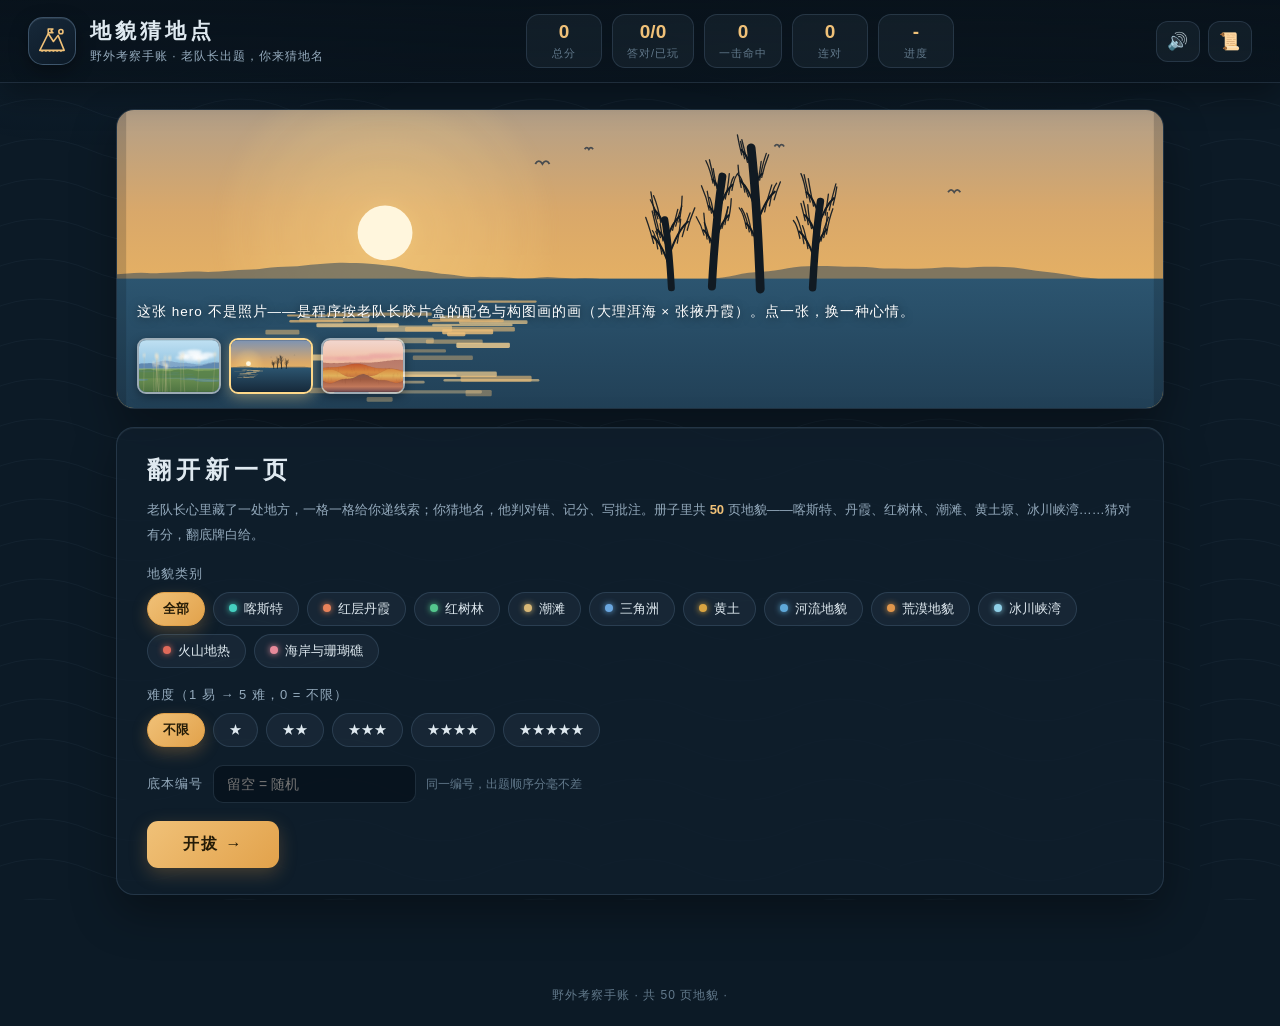
==== index.html @ f2d835a0 "《地貌猜地点》野外考察手账：AI 出题+裁判的地貌推理游戏" ====
<!DOCTYPE html>
<html lang="zh-CN">
<head>
<meta charset="UTF-8">
<meta name="viewport" content="width=device-width, initial-scale=1.0">
<title>地貌猜地点 · 野外考察手账</title>
<link rel="stylesheet" href="style.css">
</head>
<body>
<!-- 手绘素材：feTurbulence+feDisplacementMap 让线条"手抖"，symbol 供 <use> 引用 -->
<svg width="0" height="0" style="position:absolute" aria-hidden="true">
  <defs>
    <filter id="wobble" x="-20%" y="-20%" width="140%" height="140%">
      <feTurbulence type="fractalNoise" baseFrequency="0.06" numOctaves="2" result="n" seed="7"/>
      <feDisplacementMap in="SourceGraphic" in2="n" scale="1.8"/>
    </filter>
    <symbol id="logo-mtn" viewBox="0 0 32 32">
      <g fill="none" stroke="currentColor" stroke-width="1.7" stroke-linecap="round" stroke-linejoin="round" filter="url(#wobble)">
        <path d="M3 26 L12 8 L17.5 16.5 L22.5 10 L29 26 Z"/>
        <path d="M12 8 V3.2 H17 L15 5.2 L17 7.2 H12"/>
        <circle cx="25.5" cy="6" r="2.2"/>
        <path d="M5 26.5 H27" stroke-dasharray="1 3"/>
      </g>
    </symbol>
    <symbol id="face-host" viewBox="0 0 24 24">
      <g fill="none" stroke="currentColor" stroke-width="1.5" stroke-linecap="round" filter="url(#wobble)">
        <circle cx="12" cy="13.5" r="6"/>
        <path d="M4.5 9 H19.5 M7.5 9 C7.5 4.8 16.5 4.8 16.5 9"/>
        <path d="M9 16.5 Q12 18.6 15 16.5"/>
        <path d="M9.6 12.4 H10.6 M13.4 12.4 H14.4"/>
      </g>
    </symbol>
    <symbol id="face-judge" viewBox="0 0 24 24">
      <g fill="none" stroke="currentColor" stroke-width="1.5" stroke-linecap="round" filter="url(#wobble)">
        <circle cx="12" cy="13" r="6.2"/>
        <circle cx="9.4" cy="12" r="1.7"/><circle cx="14.6" cy="12" r="1.7"/>
        <path d="M11.1 12 H12.9 M7.7 11.4 L6.5 10.4 M16.3 11.4 L17.5 10.4"/>
        <path d="M10 16.8 H14"/>
      </g>
    </symbol>
    <symbol id="face-note" viewBox="0 0 24 24">
      <g fill="none" stroke="currentColor" stroke-width="1.5" stroke-linecap="round" filter="url(#wobble)">
        <rect x="6.5" y="4.5" width="11" height="15" rx="1.6"/>
        <path d="M9 9 H15 M9 12 H15 M9 15 H12.5"/>
        <path d="M14.5 4.5 L15.8 2.8 17.2 4.5"/>
      </g>
    </symbol>
  </defs>
</svg>
<header>
  <div class="brand">
    <span class="logo"><svg class="logo-svg"><use href="#logo-mtn"/></svg></span>
    <div>
      <h1>地貌猜地点</h1>
      <p class="sub">野外考察手账 · 老队长出题，你来猜地名</p>
    </div>
  </div>
  <div class="hud">
    <div class="hud-item"><span class="hud-num" id="hudScore">0</span><span class="hud-label">总分</span></div>
    <div class="hud-item"><span class="hud-num" id="hudCorrect">0/0</span><span class="hud-label">答对/已玩</span></div>
    <div class="hud-item"><span class="hud-num" id="hudPerfect">0</span><span class="hud-label">一击命中</span></div>
    <div class="hud-item"><span class="hud-num" id="hudStreak">0</span><span class="hud-label">连对</span></div>
    <div class="hud-item"><span class="hud-num" id="hudProgress">-</span><span class="hud-label">进度</span></div>
  </div>
  <div class="hdr-btns">
    <button id="btnSfx" class="icon-btn" title="音效开关">🔊</button>
    <button id="btnTheme" class="icon-btn" title="切换亮色手账主题">📜</button>
  </div>
</header>

<main>
  <!-- 胶片盒：界面配色的出处，可点选换背景 -->
  <div id="hero" class="hero hidden">
    <div class="hero-caption">这张 hero 不是照片——是程序按老队长胶片盒的<b>配色与构图</b>画的画（大理洱海 × 张掖丹霞）。点一张，换一种心情。</div>
    <div class="film-thumbs" id="filmThumbs"></div>
  </div>

  <!-- 开局设置 -->
  <section id="setup" class="panel">
    <h2>翻开新一页</h2>
    <p class="tip">老队长心里藏了一处地方，一格一格给你递线索；你猜地名，他判对错、记分、写批注。册子里共 <b id="setupCount">?</b> 页地貌——喀斯特、丹霞、红树林、潮滩、黄土塬、冰川峡湾……猜对有分，翻底牌白给。</p>
    <div class="field">
      <label>地貌类别</label>
      <div id="catChips" class="chips"></div>
    </div>
    <div class="field">
      <label>难度（1 易 → 5 难，0 = 不限）</label>
      <div id="diffChips" class="chips"></div>
    </div>
    <div class="field row">
      <label for="seedInput">底本编号</label>
      <input id="seedInput" type="number" min="0" placeholder="留空 = 随机">
      <span class="tip-inline">同一编号，出题顺序分毫不差</span>
    </div>
    <button id="btnStart" class="primary big">开拔 →</button>
  </section>

  <!-- 对局 -->
  <section id="game" class="hidden">
    <div class="game-grid">
      <div class="left-col">
        <div class="q-meta">
          <span class="badge cat" id="qCat"></span>
          <span class="badge diff" id="qDiff"></span>
          <span class="badge score" id="qPotential"></span>
          <span class="clue-count" id="qClueCount"></span>
        </div>
        <h2 class="q-title">这一处，在哪儿？</h2>
        <div id="clueList"></div>
        <div id="hintList"></div>
        <div class="actions">
          <button id="btnClue" class="ghost">再讨一条线索 ·-15</button>
          <button id="btnHint" class="ghost">求个提点 ·-12</button>
          <button id="btnGiveUp" class="danger">翻底牌 · 0分</button>
        </div>
        <div class="guess-bar">
          <input id="guessInput" type="text" placeholder="报个地名试试……（类型、大区也认）" autocomplete="off">
          <button id="btnGuess" class="primary">就它了</button>
        </div>
      </div>
      <div class="right-col">
        <div class="log-title">队内批注</div>
        <div id="logBox"></div>
      </div>
    </div>

    <!-- 揭晓面板 -->
    <div id="reveal" class="panel reveal hidden">
      <div class="reveal-head">
        <div>
          <div class="reveal-label">翻底 · 答案在此</div>
          <h2 id="ansName"></h2>
          <div id="ansMeta" class="ans-meta"></div>
        </div>
        <div class="reveal-score">
          <div class="ring" id="scoreRing"><b id="roundScore">0</b></div>
          <span class="rs-label">这页记分</span>
          <div class="stamp">已鉴定 · GEO CERT</div>
        </div>
      </div>
      <div id="artCard" class="photo-card hidden">
        <div id="artSvg" class="postcard-svg"></div>
        <div class="photo-note"><span>老队长手绘 · 意象画（非实景）</span><i>配色取自胶片盒</i></div>
      </div>
      <div id="wikiCard" class="photo-card hidden">
        <a id="wikiLink" target="_blank" rel="noopener"><img id="wikiImg" alt="实景照片（Wikimedia Commons）"></a>
        <div class="photo-note"><span id="wikiTitle"></span><i id="wikiCredit"></i></div>
      </div>
      <div id="mapPanel" class="map-panel">
        <div class="map-title">📍 全球落点 <i>等距圆柱投影 · Natural Earth</i></div>
        <div id="mapBox"></div>
      </div>
      <div class="chain-title">✎ 老队长的推理链（他是这么想到的）</div>
      <ol id="chainList"></ol>
      <div id="factBox" class="fact"></div>
      <div id="guessRecap" class="recap"></div>
      <button id="btnNext" class="primary big">下一页 →</button>
    </div>
  </section>

  <!-- 结算 -->
  <section id="summary" class="panel hidden">
    <h2>本册小结</h2>
    <div id="summaryBody"></div>
    <div class="wall-title">🏅 这一册挣来的章</div>
    <div id="badgeWall" class="badge-wall"></div>
    <button id="btnRestart" class="primary big">再翻一册 →</button>
  </section>
</main>

<div id="toast" class="toast hidden"></div>

<footer>
  野外考察手账 · <span id="ftPage">共 50 页地貌</span> · <span id="ftSeed"></span>
</footer>

<script src="js/data.js"></script>
<script src="js/wiki-photos.js"></script>
<script src="js/paint.js"></script>
<script src="js/worldmap.js"></script>
<script src="js/sfx.js"></script>
<script src="js/engine.js"></script>
<script src="js/ui.js"></script>
</body>
</html>
---- style.css ----
/* 《地貌猜地点》样式 —— 双主题，全部取色自"参考图"里的真实摄影
 * 暗色「洱海暮航」：洱海夜蓝打底，日落金做灯（参考图 sunset.jpg）
 * 亮色「水岸处方」：蒲苇白纸面 + 墨青字 + 钴蓝主强调（参考图 canglan-*.jpg）
 * 手账质感保留：纸噪点、折痕、胶带便签、楷体红批注、feTurbulence 手绘线条。
 * 零外部依赖：纹理为内联 SVG data URI，照片为构建期压缩的 base64（js/photos.js）。 */
* { box-sizing: border-box; margin: 0; padding: 0; }
:root {
  --bg: #0c1a26;
  --panel: rgba(15, 31, 44, .8);
  --panel-solid: #0f1f2c;
  --panel2: rgba(160, 200, 230, .06);
  --glass-hi: rgba(170, 210, 235, .06);
  --glass-lo: rgba(170, 210, 235, .02);
  --line: rgba(140, 180, 215, .17);
  --line-strong: rgba(140, 180, 215, .34);
  --ink: #dfe9f0; --ink-dim: #94aabc; --ink-faint: #62798b;
  --amber: #e2a24b; --amber-2: #f0c178;
  --green: #58b57a; --red: #dd6a55; --blue: #5f9bd6;
  --cat: #e2a24b; --cat-soft: rgba(226,162,75,.14); --cat-line: rgba(226,162,75,.5);
  --track: rgba(200, 225, 245, .09);
  --input-bg: rgba(6, 14, 22, .6);
  --sea: rgba(160, 200, 230, .05);
  --stamp: #d96a5a;
  --shadow: 0 18px 44px rgba(0, 0, 0, .34);
  --serif: 'Noto Serif SC', 'Source Han Serif SC', 'STZhongsong', 'SimSun', serif;
  --sans: 'Microsoft YaHei', 'PingFang SC', sans-serif;
}
html { scrollbar-color: #1e3547 transparent; }
body { background: var(--bg); color: var(--ink); font-family: var(--sans); min-height: 100vh; }
/* 等高线纹理 + 顶部双辉光（金 + 蓝，日落与湖面的余光） */
body::before {
  content: ''; position: fixed; inset: 0; z-index: -1; pointer-events: none; opacity: .055;
  background-image: url("data:image/svg+xml,%3Csvg xmlns='http://www.w3.org/2000/svg' width='300' height='160' viewBox='0 0 300 160'%3E%3Cg fill='none' stroke='%238fb7d4' stroke-width='1'%3E%3Cpath d='M-10 30 Q 40 8 90 30 T 190 30 T 290 30'/%3E%3Cpath d='M-10 70 Q 40 48 90 70 T 190 70 T 290 70'/%3E%3Cpath d='M-10 110 Q 40 88 90 110 T 190 110 T 290 110'/%3E%3Cpath d='M-10 150 Q 40 128 90 150 T 190 150 T 290 150'/%3E%3C/g%3E%3C/svg%3E");
}
body::after {
  content: ''; position: fixed; inset: 0; z-index: -1; pointer-events: none;
  background:
    radial-gradient(900px 420px at 72% -140px, rgba(226, 162, 75, .10), transparent 62%),
    radial-gradient(720px 400px at 10% -90px, rgba(95, 155, 214, .10), transparent 60%);
}
::selection { background: rgba(95, 155, 214, .35); }
::-webkit-scrollbar { width: 10px; height: 10px; }
::-webkit-scrollbar-thumb { background: #1e3547; border-radius: 8px; border: 2px solid var(--bg); }
::-webkit-scrollbar-track { background: transparent; }

/* —— 11 类地貌主题色（暗色·照片同源） —— */
body[data-cat="喀斯特"]      { --cat:#4fc4b0; --cat-soft:rgba(79,196,176,.14); --cat-line:rgba(79,196,176,.5); }
body[data-cat="红层丹霞"]    { --cat:#d4623a; --cat-soft:rgba(212,98,58,.14); --cat-line:rgba(212,98,58,.5); }
body[data-cat="红树林"]      { --cat:#58b57a; --cat-soft:rgba(88,181,122,.14); --cat-line:rgba(88,181,122,.5); }
body[data-cat="潮滩"]        { --cat:#d3b06e; --cat-soft:rgba(211,176,110,.14); --cat-line:rgba(211,176,110,.5); }
body[data-cat="三角洲"]      { --cat:#5f9bd6; --cat-soft:rgba(95,155,214,.14); --cat-line:rgba(95,155,214,.5); }
body[data-cat="黄土"]        { --cat:#cf9a3d; --cat-soft:rgba(207,154,61,.15); --cat-line:rgba(207,154,61,.5); }
body[data-cat="河流地貌"]    { --cat:#5493c4; --cat-soft:rgba(84,147,196,.14); --cat-line:rgba(84,147,196,.5); }
body[data-cat="荒漠地貌"]    { --cat:#d98a3f; --cat-soft:rgba(217,138,63,.14); --cat-line:rgba(217,138,63,.5); }
body[data-cat="冰川峡湾"]    { --cat:#86c3dd; --cat-soft:rgba(134,195,221,.14); --cat-line:rgba(134,195,221,.5); }
body[data-cat="火山地热"]    { --cat:#dd6a4f; --cat-soft:rgba(221,106,79,.14); --cat-line:rgba(221,106,79,.5); }
body[data-cat="海岸与珊瑚礁"]{ --cat:#e08090; --cat-soft:rgba(224,128,144,.14); --cat-line:rgba(224,128,144,.5); }

/* —— 亮色「水岸处方」：蒲苇白纸面 + 墨青字 + 钴蓝 —— */
body.light {
  --bg: #f4f0e4;
  --panel: rgba(255, 253, 247, .84);
  --panel-solid: #fffdf6;
  --panel2: rgba(46, 90, 120, .07);
  --glass-hi: rgba(255, 255, 255, .85);
  --glass-lo: rgba(255, 255, 255, .4);
  --line: rgba(60, 100, 130, .22);
  --line-strong: rgba(60, 100, 130, .4);
  --ink: #2c3e4a; --ink-dim: #5f7382; --ink-faint: #8fa0aa;
  --amber: #b8802e; --amber-2: #8a5f1d;
  --green: #2f7d5b; --red: #b3443a; --blue: #2e6f9e;
  --track: rgba(60, 100, 130, .16);
  --input-bg: rgba(255, 255, 255, .85);
  --sea: rgba(46, 90, 120, .06);
  --stamp: #b3443a;
  --shadow: 0 12px 30px rgba(50, 80, 105, .16);
}
body.light::before {
  opacity: .09;
  background-image: url("data:image/svg+xml,%3Csvg xmlns='http://www.w3.org/2000/svg' width='300' height='160' viewBox='0 0 300 160'%3E%3Cg fill='none' stroke='%236a92b0' stroke-width='1'%3E%3Cpath d='M-10 30 Q 40 8 90 30 T 190 30 T 290 30'/%3E%3Cpath d='M-10 70 Q 40 48 90 70 T 190 70 T 290 70'/%3E%3Cpath d='M-10 110 Q 40 88 90 110 T 190 110 T 290 110'/%3E%3Cpath d='M-10 150 Q 40 128 90 150 T 190 150 T 290 150'/%3E%3C/g%3E%3C/svg%3E");
}
body.light::after {
  background-image:
    url("data:image/svg+xml,%3Csvg xmlns='http://www.w3.org/2000/svg' width='240' height='240'%3E%3Cfilter id='n'%3E%3CfeTurbulence type='fractalNoise' baseFrequency='0.9' numOctaves='2'/%3E%3CfeColorMatrix values='0 0 0 0 0.2 0 0 0 0 0.3 0 0 0 0 0.38 0 0 0 0.05 0'/%3E%3C/filter%3E%3Crect width='240' height='240' filter='url(%23n)'/%3E%3C/svg%3E"),
    radial-gradient(900px 420px at 72% -140px, rgba(46, 111, 158, .07), transparent 62%);
}
body.light ::-webkit-scrollbar-thumb { background: #b9c8d4; border-color: var(--bg); }
/* 亮色下的地貌主题色（加深保证对比度，仍取自照片） */
body.light[data-cat="喀斯特"]      { --cat:#17877a; --cat-soft:rgba(23,135,122,.12); --cat-line:rgba(23,135,122,.5); }
body.light[data-cat="红层丹霞"]    { --cat:#b85434; --cat-soft:rgba(184,84,52,.12); --cat-line:rgba(184,84,52,.5); }
body.light[data-cat="红树林"]      { --cat:#1f7d4e; --cat-soft:rgba(31,125,78,.12); --cat-line:rgba(31,125,78,.5); }
body.light[data-cat="潮滩"]        { --cat:#96742c; --cat-soft:rgba(150,116,44,.13); --cat-line:rgba(150,116,44,.5); }
body.light[data-cat="三角洲"]      { --cat:#33628f; --cat-soft:rgba(51,98,143,.12); --cat-line:rgba(51,98,143,.5); }
body.light[data-cat="黄土"]        { --cat:#9a6d1a; --cat-soft:rgba(154,109,26,.13); --cat-line:rgba(154,109,26,.5); }
body.light[data-cat="河流地貌"]    { --cat:#2c6f9e; --cat-soft:rgba(44,111,158,.12); --cat-line:rgba(44,111,158,.5); }
body.light[data-cat="荒漠地貌"]    { --cat:#a35f1c; --cat-soft:rgba(163,95,28,.12); --cat-line:rgba(163,95,28,.5); }
body.light[data-cat="冰川峡湾"]    { --cat:#2a7a97; --cat-soft:rgba(42,122,151,.12); --cat-line:rgba(42,122,151,.5); }
body.light[data-cat="火山地热"]    { --cat:#b0432f; --cat-soft:rgba(176,67,47,.12); --cat-line:rgba(176,67,47,.5); }
body.light[data-cat="海岸与珊瑚礁"]{ --cat:#b04a5e; --cat-soft:rgba(176,74,94,.12); --cat-line:rgba(176,74,94,.5); }

/* —— 页头 —— */
header {
  position: sticky; top: 0; z-index: 40;
  display: flex; justify-content: space-between; align-items: center;
  padding: 14px 28px; flex-wrap: wrap; gap: 12px;
  background: linear-gradient(180deg, rgba(8, 18, 27, .94), rgba(8, 18, 27, .78));
  backdrop-filter: blur(12px); -webkit-backdrop-filter: blur(12px);
  border-bottom: 1px solid var(--line); box-shadow: 0 12px 32px rgba(0, 0, 0, .35);
}
body.light header { background: linear-gradient(180deg, rgba(250, 247, 237, .95), rgba(250, 247, 237, .82)); box-shadow: 0 8px 22px rgba(50, 80, 105, .14); }
.brand { display: flex; align-items: center; gap: 14px; }
.logo {
  font-size: 24px; width: 48px; height: 48px; display: grid; place-items: center;
  border-radius: 15px; background: linear-gradient(145deg, #17293a, #0c1926);
  border: 1px solid var(--line-strong); box-shadow: inset 0 1px 0 rgba(255, 255, 255, .09), 0 6px 18px rgba(0, 0, 0, .35);
}
body.light .logo { background: linear-gradient(145deg, #ffffff, #dfe8ee); box-shadow: inset 0 1px 0 rgba(255,255,255,.9), 0 5px 14px rgba(50,80,105,.2); }
h1 { font-family: var(--serif); font-size: 21px; letter-spacing: 4px; font-weight: 700; }
.sub { color: var(--ink-dim); font-size: 12px; margin-top: 3px; letter-spacing: 1px; }
.hud { display: flex; gap: 10px; flex-wrap: wrap; }
.hud-item {
  text-align: center; min-width: 76px; padding: 6px 14px;
  background: var(--panel2); border: 1px solid var(--line); border-radius: 13px;
}
.hud-num { display: block; font-size: 19px; font-weight: 700; color: var(--amber-2); font-variant-numeric: tabular-nums; }
body.light .hud-num { color: var(--blue); }
.hud-label { font-size: 11px; color: var(--ink-faint); letter-spacing: 1px; }
.hud-item .hud-num.hot { color: var(--red); }
.hud-item .hud-num.hot::before { content: '🔥'; font-size: 13px; margin-right: 2px; }
.hdr-btns { display: flex; gap: 8px; }
.icon-btn {
  width: 44px; padding: 9px 0; font-size: 17px; text-align: center;
  background: var(--panel2); border: 1px solid var(--line); border-radius: 12px;
}
.icon-btn:hover { border-color: var(--amber); }
body.light .icon-btn:hover { border-color: var(--blue); }

main { max-width: 1080px; margin: 26px auto 70px; padding: 0 16px; }
.panel {
  background: var(--panel); border: 1px solid var(--line); border-radius: 18px;
  padding: 26px 30px; box-shadow: var(--shadow), inset 0 1px 0 rgba(255, 255, 255, .05);
}
body.light .panel { box-shadow: var(--shadow), inset 0 1px 0 rgba(255, 255, 255, .8); backdrop-filter: blur(3px); }
.panel h2 { font-size: 18px; margin-bottom: 12px; }
.tip { color: var(--ink-dim); font-size: 13px; line-height: 1.9; margin-bottom: 18px; }
.tip b { color: var(--amber-2); }
body.light .tip b { color: var(--blue); }

/* —— 胶片盒 hero —— */
.hero {
  position: relative; height: 300px; border-radius: 18px; overflow: hidden;
  background-size: cover; background-position: center;
  border: 1px solid var(--line); box-shadow: var(--shadow); margin-bottom: 18px;
}
.hero > svg { position: absolute; inset: 0; width: 100%; height: 100%; } /* 程序画按 cover 铺满 */
.hero-caption {
  position: absolute; left: 20px; right: 20px; bottom: 84px;
  color: #fff; font-size: 13.5px; letter-spacing: 1px; line-height: 1.7;
  text-shadow: 0 1px 10px rgba(0, 0, 0, .65);
}
.hero-caption b { color: #ffd98a; }
.film-thumbs { position: absolute; left: 20px; bottom: 14px; display: flex; gap: 8px; flex-wrap: wrap; }
.film-thumb {
  width: 84px; height: 56px; border-radius: 9px; background-size: cover; background-position: center;
  cursor: pointer; border: 2px solid rgba(255, 255, 255, .55); overflow: hidden; position: relative;
  box-shadow: 0 3px 10px rgba(0, 0, 0, .35); transition: transform .12s, border-color .15s;
}
.film-thumb > svg { position: absolute; inset: 0; width: 100%; height: 100%; }
.film-thumb:hover { transform: translateY(-2px); }
.film-thumb.on { border-color: #ffd98a; box-shadow: 0 4px 14px rgba(255, 217, 138, .35); }

/* —— 开局设置 —— */
#setup h2 { font-family: var(--serif); font-size: 24px; letter-spacing: 5px; }
.field { margin-bottom: 18px; }
.field > label { display: block; font-size: 13px; color: var(--ink-dim); margin-bottom: 9px; letter-spacing: 1px; }
.chips { display: flex; flex-wrap: wrap; gap: 8px; }
.chip {
  padding: 7px 15px; border: 1px solid var(--line); border-radius: 999px;
  background: var(--panel2); color: var(--ink); font-size: 13px; cursor: pointer;
  user-select: none; transition: border-color .18s, background .18s, transform .12s;
}
.chip:hover { border-color: var(--line-strong); transform: translateY(-1px); }
.chip.on { background: linear-gradient(135deg, #f0c178, #e2a24b); border-color: var(--amber); color: #241b07; font-weight: 700; box-shadow: 0 6px 16px rgba(226, 162, 75, .28); }
body.light .chip.on { background: linear-gradient(135deg, #4b8fbd, #2e6f9e); border-color: var(--blue); color: #fff; box-shadow: 0 6px 16px rgba(46, 111, 158, .3); }
.chip .dot { display: inline-block; width: 8px; height: 8px; border-radius: 50%; margin-right: 7px; vertical-align: 1px; box-shadow: 0 0 6px currentColor; }
.row { display: flex; align-items: center; gap: 10px; flex-wrap: wrap; }
.row label { margin-bottom: 0; }
input[type="number"], input[type="text"] {
  background: var(--input-bg); border: 1px solid var(--line); color: var(--ink);
  border-radius: 10px; padding: 10px 13px; font-size: 14px; font-family: var(--sans);
  transition: border-color .18s, box-shadow .18s;
}
input:focus { border-color: var(--blue); box-shadow: 0 0 0 3px rgba(46, 111, 158, .18); outline: none; }
.tip-inline { color: var(--ink-faint); font-size: 12px; }

button {
  border: none; border-radius: 11px; cursor: pointer; font-family: var(--sans);
  font-size: 14px; padding: 10px 18px; color: var(--ink);
  transition: transform .12s, box-shadow .2s, filter .2s, border-color .2s, background .2s;
}
button:hover { filter: brightness(1.08); }
button:active { transform: scale(.97); }
button:disabled { opacity: .4; cursor: not-allowed; transform: none !important; box-shadow: none !important; }
button:focus-visible { outline: 2px solid var(--blue); outline-offset: 2px; }
.primary { background: linear-gradient(135deg, #f0c178, #e2a24b); color: #241b07; font-weight: 700; box-shadow: 0 6px 18px rgba(226, 162, 75, .25); }
.primary:hover { box-shadow: 0 9px 26px rgba(226, 162, 75, .38); transform: translateY(-1px); }
body.light .primary { background: linear-gradient(135deg, #4b8fbd, #2e6f9e); color: #fff; box-shadow: 0 6px 18px rgba(46, 111, 158, .32); }
body.light .primary:hover { box-shadow: 0 9px 26px rgba(46, 111, 158, .42); }
.ghost { background: var(--panel2); color: var(--ink); border: 1px solid var(--line); }
.ghost:hover { border-color: var(--amber); color: var(--amber-2); }
body.light .ghost:hover { border-color: var(--blue); color: var(--blue); }
.danger { background: transparent; color: var(--red); border: 1px solid rgba(221, 106, 85, .5); }
body.light .danger { border-color: rgba(179, 68, 58, .55); }
.danger:hover { background: rgba(221, 106, 85, .09); border-color: var(--red); }
.big { padding: 13px 36px; font-size: 16px; letter-spacing: 2px; }

.hidden { display: none !important; }

/* —— 对局布局 —— */
.game-grid { display: grid; grid-template-columns: minmax(0, 1fr) 330px; gap: 18px; align-items: start; }
.left-col { min-width: 0; }
.right-col {
  background: var(--panel); border: 1px solid var(--line); border-radius: 18px; padding: 16px;
  position: sticky; top: 92px; box-shadow: var(--shadow);
}
.log-title { font-size: 12px; color: var(--ink-faint); margin-bottom: 10px; letter-spacing: 3px; }
#logBox { display: flex; flex-direction: column; gap: 9px; max-height: 62vh; overflow-y: auto; padding-right: 4px; }
.log-line { display: grid; grid-template-columns: 30px 1fr; gap: 9px; align-items: start; animation: rise .3s ease both; }
.avatar {
  width: 30px; height: 30px; border-radius: 50%; display: grid; place-items: center;
  font-size: 14px; background: var(--panel-solid); border: 1px solid var(--line);
}
.log-line.host .avatar { border-color: rgba(226, 162, 75, .5); }
.log-line.judge .avatar { border-color: rgba(95, 155, 214, .5); }
.log-line.hint .avatar { border-color: rgba(88, 181, 122, .5); }
.bubble {
  background: var(--panel2); border: 1px solid var(--line); border-radius: 12px;
  border-top-left-radius: 4px; padding: 8px 12px; font-size: 13px; line-height: 1.75;
}
.log-line.judge .bubble { border-left: 2px solid var(--blue); }
.log-line.host .bubble { border-left: 2px solid var(--amber); }
.log-line.hint .bubble { border-left: 2px solid var(--green); }

/* —— 题目区 —— */
.q-meta { display: flex; gap: 8px; align-items: center; flex-wrap: wrap; margin-bottom: 10px; }
.badge {
  font-size: 12px; padding: 4px 12px; border-radius: 999px;
  background: var(--panel2); border: 1px solid var(--line); letter-spacing: 1px;
}
.badge.cat { color: var(--cat); border-color: var(--cat-line); background: var(--cat-soft); font-weight: 700; }
.badge.score { color: var(--green); font-variant-numeric: tabular-nums; }
.clue-count { color: var(--ink-faint); font-size: 12px; margin-left: auto; letter-spacing: 1px; }
.q-title { font-family: var(--serif); font-size: 23px; letter-spacing: 3px; margin-bottom: 14px; }

/* 线索时间轴 */
#clueList { display: flex; flex-direction: column; margin: 4px 0 18px; }
.clue-card { display: grid; grid-template-columns: 34px 1fr; gap: 13px; padding: 7px 0; position: relative; animation: rise .4s ease both; }
.clue-card:not(:last-child)::before {
  content: ''; position: absolute; left: 16px; top: 44px; bottom: -9px; width: 2px;
  background: linear-gradient(180deg, var(--cat-line), transparent); opacity: .5;
}
.clue-num {
  width: 34px; height: 34px; border-radius: 11px; display: grid; place-items: center;
  font-weight: 700; font-size: 14px; color: var(--cat);
  background: var(--cat-soft); border: 1px solid var(--cat-line);
  box-shadow: 0 3px 12px rgba(0, 0, 0, .2), inset 0 1px 0 rgba(255, 255, 255, .08);
}
.clue-body {
  background: linear-gradient(180deg, var(--glass-hi), var(--glass-lo));
  border: 1px solid var(--line); border-radius: 13px; padding: 10px 15px;
  transition: border-color .18s;
}
.clue-body:hover { border-color: var(--line-strong); }
.clue-tag {
  display: inline-block; font-size: 11px; font-weight: 700; color: var(--cat);
  background: var(--cat-soft); border: 1px solid var(--cat-line);
  padding: 2px 9px; border-radius: 6px; letter-spacing: 2px;
}
.clue-text { display: block; margin-top: 5px; font-size: 14px; line-height: 1.85; }
#hintList { display: flex; flex-direction: column; gap: 9px; margin-bottom: 16px; }
#hintList .clue-num { color: var(--green); background: rgba(88, 181, 122, .13); border-color: rgba(88, 181, 122, .45); font-size: 15px; }
body.light #hintList .clue-num { background: rgba(47, 125, 91, .12); border-color: rgba(47, 125, 91, .5); }
#hintList .clue-body { border-color: rgba(88, 181, 122, .3); }

.actions { display: flex; gap: 10px; flex-wrap: wrap; margin-bottom: 16px; }
.guess-bar { display: flex; gap: 10px; }
.guess-bar input { flex: 1; min-width: 0; }

/* —— 揭晓面板 —— */
.reveal { margin-top: 20px; overflow: hidden; position: relative; }
.reveal::before {
  content: ''; position: absolute; inset: 0 0 auto 0; height: 150px; pointer-events: none;
  background: linear-gradient(165deg, var(--cat-soft), transparent 72%);
}
.reveal-head {
  display: flex; justify-content: space-between; gap: 18px; flex-wrap: wrap;
  border-bottom: 1px dashed var(--line-strong); padding-bottom: 16px; margin-bottom: 16px; position: relative;
}
.reveal-label { color: var(--ink-faint); font-size: 12px; letter-spacing: 4px; }
#ansName { font-family: var(--serif); color: var(--amber-2); font-size: 29px; letter-spacing: 3px; margin: 5px 0 9px; text-shadow: 0 2px 16px rgba(226, 162, 75, .28); }
body.light #ansName { color: var(--blue); text-shadow: none; }
.ans-meta { color: var(--ink-dim); font-size: 13px; line-height: 2; }
.ans-meta b { color: var(--ink); }
.reveal-score { text-align: center; min-width: 110px; position: relative; }
.ring {
  --p: 0; width: 98px; height: 98px; border-radius: 50%; margin: 0 auto; position: relative;
  background: conic-gradient(var(--green) calc(var(--p) * 1%), var(--track) 0);
  display: grid; place-items: center;
  box-shadow: 0 8px 26px rgba(0, 0, 0, .25), 0 0 0 1px var(--line);
}
.ring::before { content: ''; position: absolute; inset: 9px; border-radius: 50%; background: var(--panel-solid); }
.ring b { position: relative; font-size: 30px; font-weight: 800; color: var(--green); font-variant-numeric: tabular-nums; }
.ring.zero { background: conic-gradient(var(--ink-faint) calc(var(--p) * 1%), var(--track) 0); }
.ring.zero b { color: var(--ink-faint); }
.rs-label { display: block; font-size: 12px; color: var(--ink-faint); margin-top: 8px; letter-spacing: 2px; }
.stamp {
  display: inline-block; margin-top: 10px; padding: 4px 10px;
  font-family: var(--serif); font-size: 12px; letter-spacing: 3px; font-weight: 700;
  color: var(--stamp); border: 2px solid var(--stamp); border-radius: 6px;
  box-shadow: inset 0 0 0 1px var(--stamp);
  transform: rotate(-7deg); opacity: .82; user-select: none;
}

/* —— 实景照 —— */
.photo-card {
  max-width: 620px; margin: 0 auto 18px; border-radius: 14px; overflow: hidden;
  border: 1px solid var(--line); box-shadow: var(--shadow);
  animation: rise .4s ease both;
}
.photo-card img { display: block; width: 100%; height: auto; }
.postcard-svg svg { display: block; width: 100%; height: auto; } /* 明信片整幅展示 */
.photo-note {
  display: flex; justify-content: space-between; gap: 10px; flex-wrap: wrap;
  padding: 9px 13px; font-size: 12.5px; background: var(--panel-solid); border-top: 1px solid var(--line);
}
.photo-note i { font-style: normal; color: var(--ink-faint); }

/* —— 地图落点 —— */
.map-panel { max-width: 620px; margin: 0 auto 18px; position: relative; }
.map-title { font-size: 13px; color: var(--ink-dim); margin-bottom: 8px; letter-spacing: 2px; }
.map-title i { font-style: normal; color: var(--ink-faint); font-size: 11px; margin-left: 8px; letter-spacing: 1px; }
.locmap { display: block; width: 100%; height: auto; border-radius: 12px; border: 1px solid var(--line); background: var(--sea); box-shadow: inset 0 0 30px rgba(0,0,0,.12); }
.locmap .sea { fill: var(--sea); }
.locmap .land { fill: var(--cat-soft); stroke: var(--cat-line); stroke-width: .4; }
.locmap .grat line { stroke: var(--line); stroke-width: .3; }
.locmap .eq { stroke: var(--cat-line); stroke-width: .4; }
.locmap .tr { stroke: var(--line-strong); stroke-width: .3; stroke-dasharray: 3 3; }
.locmap .aim { stroke: var(--cat-line); stroke-width: .35; stroke-dasharray: 2 2; opacity: .8; }
.locmap .marker .core { fill: var(--cat); stroke: var(--panel-solid); stroke-width: .8; }
.locmap .marker .pulse { fill: none; stroke: var(--cat); opacity: 0; animation: pulse 2.2s ease-out infinite; }
.locmap .marker .p2 { animation-delay: 1.1s; }
.locmap .marker .core { animation: drop .5s cubic-bezier(.2, 1.6, .4, 1) both; }
.locmap .mlabel { fill: var(--ink); font-size: 8.5px; font-family: var(--sans); letter-spacing: .5px; paint-order: stroke; stroke: var(--panel-solid); stroke-width: 2.5; }
@keyframes pulse { 0% { r: 3; opacity: .8; } 100% { r: 16; opacity: 0; } }
@keyframes drop { 0% { transform: scale(3); opacity: 0; } 60% { transform: scale(.9); opacity: 1; } 100% { transform: scale(1); opacity: 1; } }

.chain-title { font-weight: 700; margin-bottom: 12px; letter-spacing: 2px; }
#chainList { list-style: none; counter-reset: step; margin-bottom: 16px; }
#chainList li {
  counter-increment: step; position: relative; padding: 11px 16px 11px 50px;
  background: var(--panel2); border: 1px solid var(--line); border-radius: 12px;
  margin-bottom: 9px; font-size: 14px; line-height: 1.85; animation: rise .35s ease both;
}
#chainList li:nth-child(2) { animation-delay: .06s; }
#chainList li:nth-child(3) { animation-delay: .12s; }
#chainList li:nth-child(4) { animation-delay: .18s; }
#chainList li:nth-child(5) { animation-delay: .24s; }
#chainList li::before {
  content: counter(step); position: absolute; left: 13px; top: 11px;
  width: 24px; height: 24px; border-radius: 9px; background: var(--cat-line);
  color: #0d1420; font-weight: 700; font-size: 12px; display: flex; align-items: center; justify-content: center;
}
body.light #chainList li::before { color: #fffdf6; }
.fact {
  position: relative; padding: 12px 14px 12px 42px; margin-bottom: 14px;
  background: linear-gradient(135deg, rgba(226, 162, 75, .11), rgba(226, 162, 75, .04));
  border: 1px solid rgba(226, 162, 75, .35); border-radius: 12px;
  font-size: 13px; line-height: 1.85;
}
body.light .fact { border-color: rgba(46, 111, 158, .4); background: linear-gradient(135deg, rgba(46, 111, 158, .09), rgba(46, 111, 158, .03)); }
.fact::before { content: '💡'; position: absolute; left: 14px; top: 11px; }
.fact b { color: var(--amber-2); margin-right: 6px; }
body.light .fact b { color: var(--blue); }
.recap { color: var(--ink-dim); font-size: 12px; margin-bottom: 18px; line-height: 1.9; }

/* —— 结算与徽章墙 —— */
#summaryBody { line-height: 2.1; font-size: 14px; margin-bottom: 16px; }
#summaryBody .score-line { font-family: var(--serif); font-size: 26px; color: var(--amber-2); font-weight: 700; letter-spacing: 2px; }
body.light #summaryBody .score-line { color: var(--blue); }
#summaryBody table { border-collapse: collapse; margin-top: 12px; width: 100%; max-width: 560px; }
#summaryBody td, #summaryBody th { border: 1px solid var(--line); padding: 7px 11px; font-size: 13px; text-align: left; }
#summaryBody th { color: var(--ink-faint); font-weight: 400; letter-spacing: 1px; }
.wall-title { font-weight: 700; letter-spacing: 2px; margin-bottom: 10px; }
.badge-wall { display: grid; grid-template-columns: repeat(auto-fill, minmax(150px, 1fr)); gap: 10px; margin-bottom: 20px; }
.badge-card {
  text-align: center; padding: 14px 10px; border-radius: 14px;
  background: var(--panel2); border: 1px solid var(--line);
  display: flex; flex-direction: column; gap: 4px; align-items: center;
}
.badge-card .b-icon { font-size: 26px; }
.badge-card b { font-size: 13px; letter-spacing: 1px; }
.badge-card i { font-style: normal; font-size: 11px; color: var(--ink-faint); }
.badge-card.got { border-color: rgba(226, 162, 75, .55); background: linear-gradient(160deg, rgba(226, 162, 75, .14), var(--panel2)); box-shadow: 0 6px 18px rgba(226, 162, 75, .15); }
body.light .badge-card.got { border-color: rgba(184, 128, 46, .5); background: linear-gradient(160deg, rgba(184, 128, 46, .12), var(--panel2)); box-shadow: 0 6px 18px rgba(184, 128, 46, .12); }
.badge-card.lock { opacity: .55; filter: grayscale(.6); }

/* —— toast —— */
.toast {
  position: fixed; left: 50%; bottom: 36px; transform: translateX(-50%);
  background: linear-gradient(135deg, rgba(14, 30, 43, .96), rgba(9, 22, 33, .96));
  color: var(--ink); border: 1px solid var(--line-strong); border-radius: 999px;
  padding: 11px 24px; font-size: 14px; font-weight: 700; letter-spacing: 1px;
  box-shadow: 0 14px 34px rgba(0, 0, 0, .45); z-index: 60; pointer-events: none;
}
body.light .toast { background: linear-gradient(135deg, rgba(255, 253, 247, .97), rgba(236, 240, 240, .97)); box-shadow: 0 12px 28px rgba(50, 80, 105, .25); }
.toast.go { animation: toastUp 1.9s ease both; }
@keyframes toastUp {
  0% { opacity: 0; transform: translate(-50%, 14px); }
  12% { opacity: 1; transform: translate(-50%, 0); }
  84% { opacity: 1; transform: translate(-50%, 0); }
  100% { opacity: 0; transform: translate(-50%, -10px); }
}

footer { text-align: center; color: var(--ink-faint); font-size: 12px; padding: 22px; letter-spacing: 1px; }

@keyframes rise { from { opacity: 0; transform: translateY(8px); } to { opacity: 1; transform: none; } }
@keyframes pop { from { opacity: 0; transform: scale(.96); } to { opacity: 1; transform: none; } }

/* —— 亮色手账化：楷体、折痕、胶带便签、红批注、手绘线条 —— */
body.light { font-family: 'KaiTi', 'STKaiti', 'Kaiti SC', '楷体', var(--sans); }
body.light .hud-label, body.light .tip-inline, body.light .map-title i, body.light .clue-count,
body.light .badge, body.light .log-title, body.light .mlabel, body.light .rs-label,
body.light .photo-note i { font-family: var(--sans); }
body.light .panel { border-radius: 15px 19px 14px 18px / 18px 14px 19px 15px; }
body.light .panel::after {
  content: ''; position: absolute; inset: 0; border-radius: inherit; pointer-events: none;
  background:
    linear-gradient(112deg, transparent 30.8%, rgba(60, 100, 130, .05) 31%, rgba(60, 100, 130, .05) 31.4%, transparent 31.6%),
    linear-gradient(112deg, transparent 68.7%, rgba(60, 100, 130, .045) 68.8%, rgba(60, 100, 130, .045) 69.2%, transparent 69.3%),
    radial-gradient(150px 95px at 88% 95%, rgba(70, 110, 140, .09), transparent 70%);
}
.panel { position: relative; }
/* 手绘 logo 与头像 */
.logo-svg { width: 30px; height: 30px; display: block; }
body:not(.light) .logo-svg { color: var(--amber-2); }
body.light .logo-svg { color: #3a688c; }
.face { width: 21px; height: 21px; display: block; }
.log-line.host .face { color: #3a688c; }
.log-line.judge .face { color: var(--red); }
.log-line.hint .face { color: #2f8f60; }
/* 便签卡微微歪斜 + 顶部胶带（蓝白胶带，贴在水岸纸上） */
body.light #clueList .clue-card:nth-child(odd) { rotate: .4deg; }
body.light #clueList .clue-card:nth-child(even) { rotate: -.45deg; }
body.light #chainList li:nth-child(odd) { rotate: .3deg; }
body.light #chainList li:nth-child(even) { rotate: -.3deg; }
body.light .clue-body { position: relative; }
body.light .clue-body::before {
  content: ''; position: absolute; top: -9px; left: 50%; width: 58px; height: 15px;
  transform: translateX(-50%) rotate(-2deg);
  background: linear-gradient(90deg, rgba(190, 214, 230, 0), rgba(190, 214, 230, .55) 14%, rgba(214, 230, 240, .65) 50%, rgba(190, 214, 230, .55) 86%, rgba(190, 214, 230, 0));
  box-shadow: 0 1px 3px rgba(50, 80, 105, .2);
}
body.light #hintList .clue-body::before {
  background: linear-gradient(90deg, rgba(150, 200, 170, 0), rgba(150, 200, 170, .45) 14%, rgba(175, 218, 190, .55) 50%, rgba(150, 200, 170, .45) 86%, rgba(150, 200, 170, 0));
}
/* 老队长的红笔批注 */
body.light .log-line.judge .bubble {
  color: #a03b30; font-family: 'KaiTi', 'STKaiti', '楷体', serif;
  border-left-color: var(--red);
  background: linear-gradient(180deg, rgba(179, 68, 58, .07), rgba(179, 68, 58, .03));
}
/* 结算评语 */
.verdict {
  font-family: 'KaiTi', 'STKaiti', '楷体', serif; font-size: 15px; color: var(--ink-dim);
  margin-bottom: 6px; letter-spacing: 1px;
}

@media (max-width: 860px) {
  .game-grid { grid-template-columns: 1fr; }
  .right-col { position: static; }
  header { padding: 12px 16px; }
  .panel { padding: 20px 18px; }
  .hero { height: 240px; }
  .hero-caption { bottom: 76px; font-size: 12.5px; }
}
@media (prefers-reduced-motion: reduce) {
  * { animation: none !important; transition: none !important; }
}
/* —— 打印 —— */
@media print {
  header, footer, .actions, .guess-bar, .hud, .hdr-btns, #logBox, .right-col, #btnNext, .toast, .hero { display: none !important; }
  body, .panel { background: #fff !important; color: #222 !important; }
  .panel { box-shadow: none !important; border: 1px solid #bbb !important; }
  .game-grid { display: block !important; }
  #summaryBody table { display: none; }
}
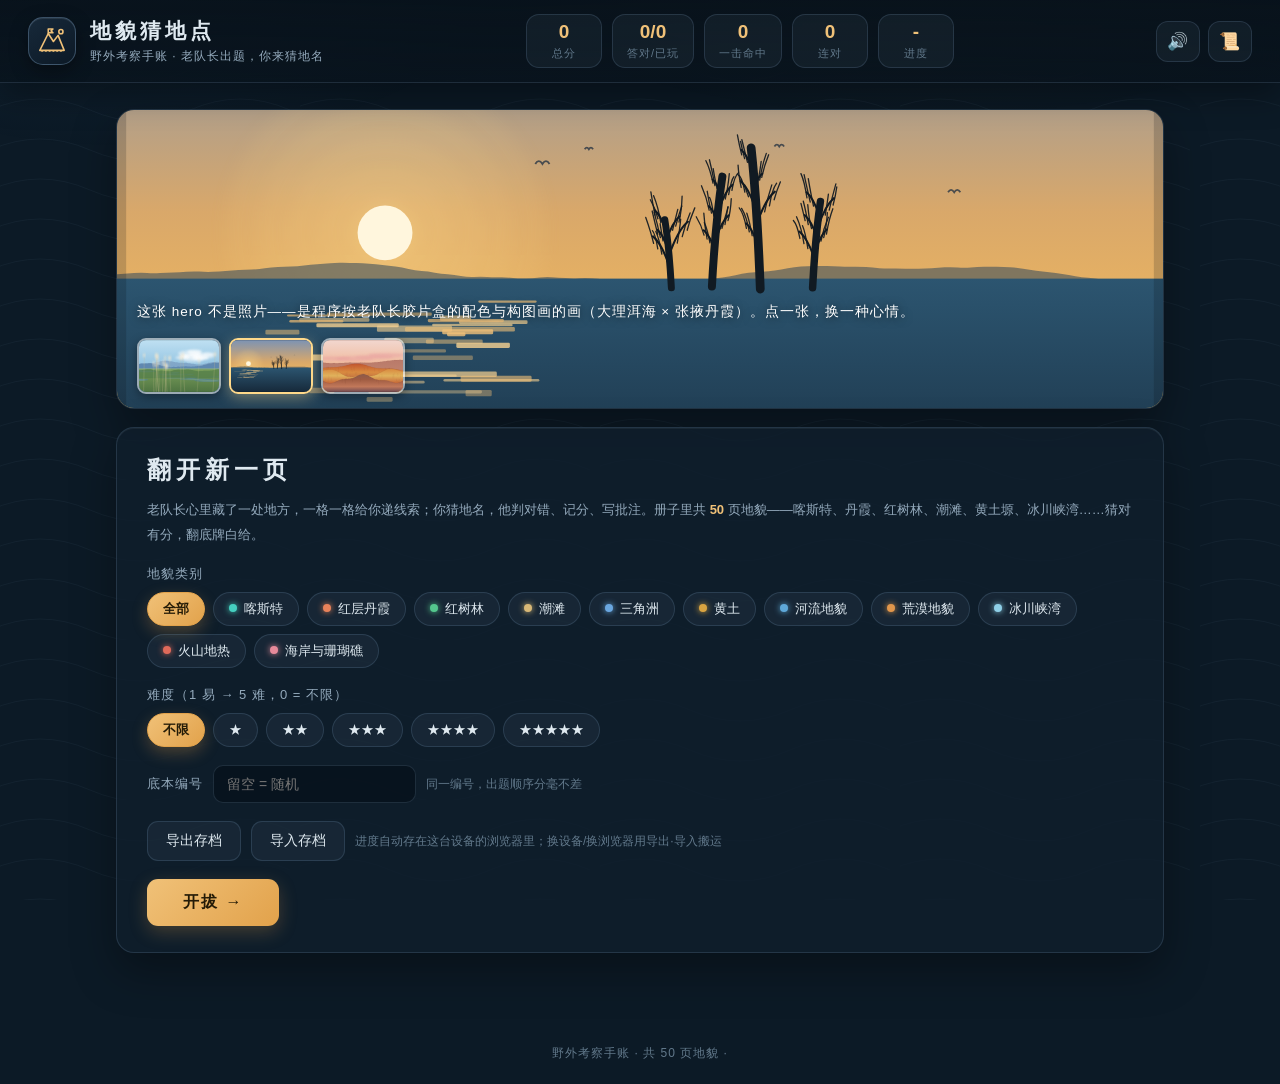
==== commit 2e962d92: "存档系统：localStorage 自动续玩 + 生涯战绩 + 导出/导入存档码" ====
--- a/index.html
+++ b/index.html
@@ -79,6 +79,11 @@
   <section id="setup" class="panel">
     <h2>翻开新一页</h2>
     <p class="tip">老队长心里藏了一处地方，一格一格给你递线索；你猜地名，他判对错、记分、写批注。册子里共 <b id="setupCount">?</b> 页地貌——喀斯特、丹霞、红树林、潮滩、黄土塬、冰川峡湾……猜对有分，翻底牌白给。</p>
+    <div id="resumeRow" class="resume-row hidden">
+      <button id="btnResume" class="primary">继续上次 →</button>
+      <span id="resumeInfo" class="tip-inline"></span>
+    </div>
+    <div id="careerLine" class="career hidden"></div>
     <div class="field">
       <label>地貌类别</label>
       <div id="catChips" class="chips"></div>
@@ -91,6 +96,11 @@
       <label for="seedInput">底本编号</label>
       <input id="seedInput" type="number" min="0" placeholder="留空 = 随机">
       <span class="tip-inline">同一编号，出题顺序分毫不差</span>
+    </div>
+    <div class="field row">
+      <button id="btnExport" class="ghost">导出存档</button>
+      <button id="btnImport" class="ghost">导入存档</button>
+      <span class="tip-inline">进度自动存在这台设备的浏览器里；换设备/换浏览器用导出·导入搬运</span>
     </div>
     <button id="btnStart" class="primary big">开拔 →</button>
   </section>
--- a/style.css
+++ b/style.css
@@ -383,6 +383,11 @@
 body.light .fact b { color: var(--blue); }
 .recap { color: var(--ink-dim); font-size: 12px; margin-bottom: 18px; line-height: 1.9; }
 
+/* —— 存档：续玩条 / 生涯战绩 —— */
+.resume-row { display: flex; align-items: center; gap: 12px; flex-wrap: wrap; margin-bottom: 12px; padding: 12px 16px; border: 1px dashed var(--line-strong); border-radius: 12px; background: var(--panel2); }
+.career { color: var(--amber-2); font-size: 13px; letter-spacing: 1px; margin-bottom: 14px; }
+body.light .career { color: var(--blue); }
+
 /* —— 结算与徽章墙 —— */
 #summaryBody { line-height: 2.1; font-size: 14px; margin-bottom: 16px; }
 #summaryBody .score-line { font-family: var(--serif); font-size: 26px; color: var(--amber-2); font-weight: 700; letter-spacing: 2px; }
